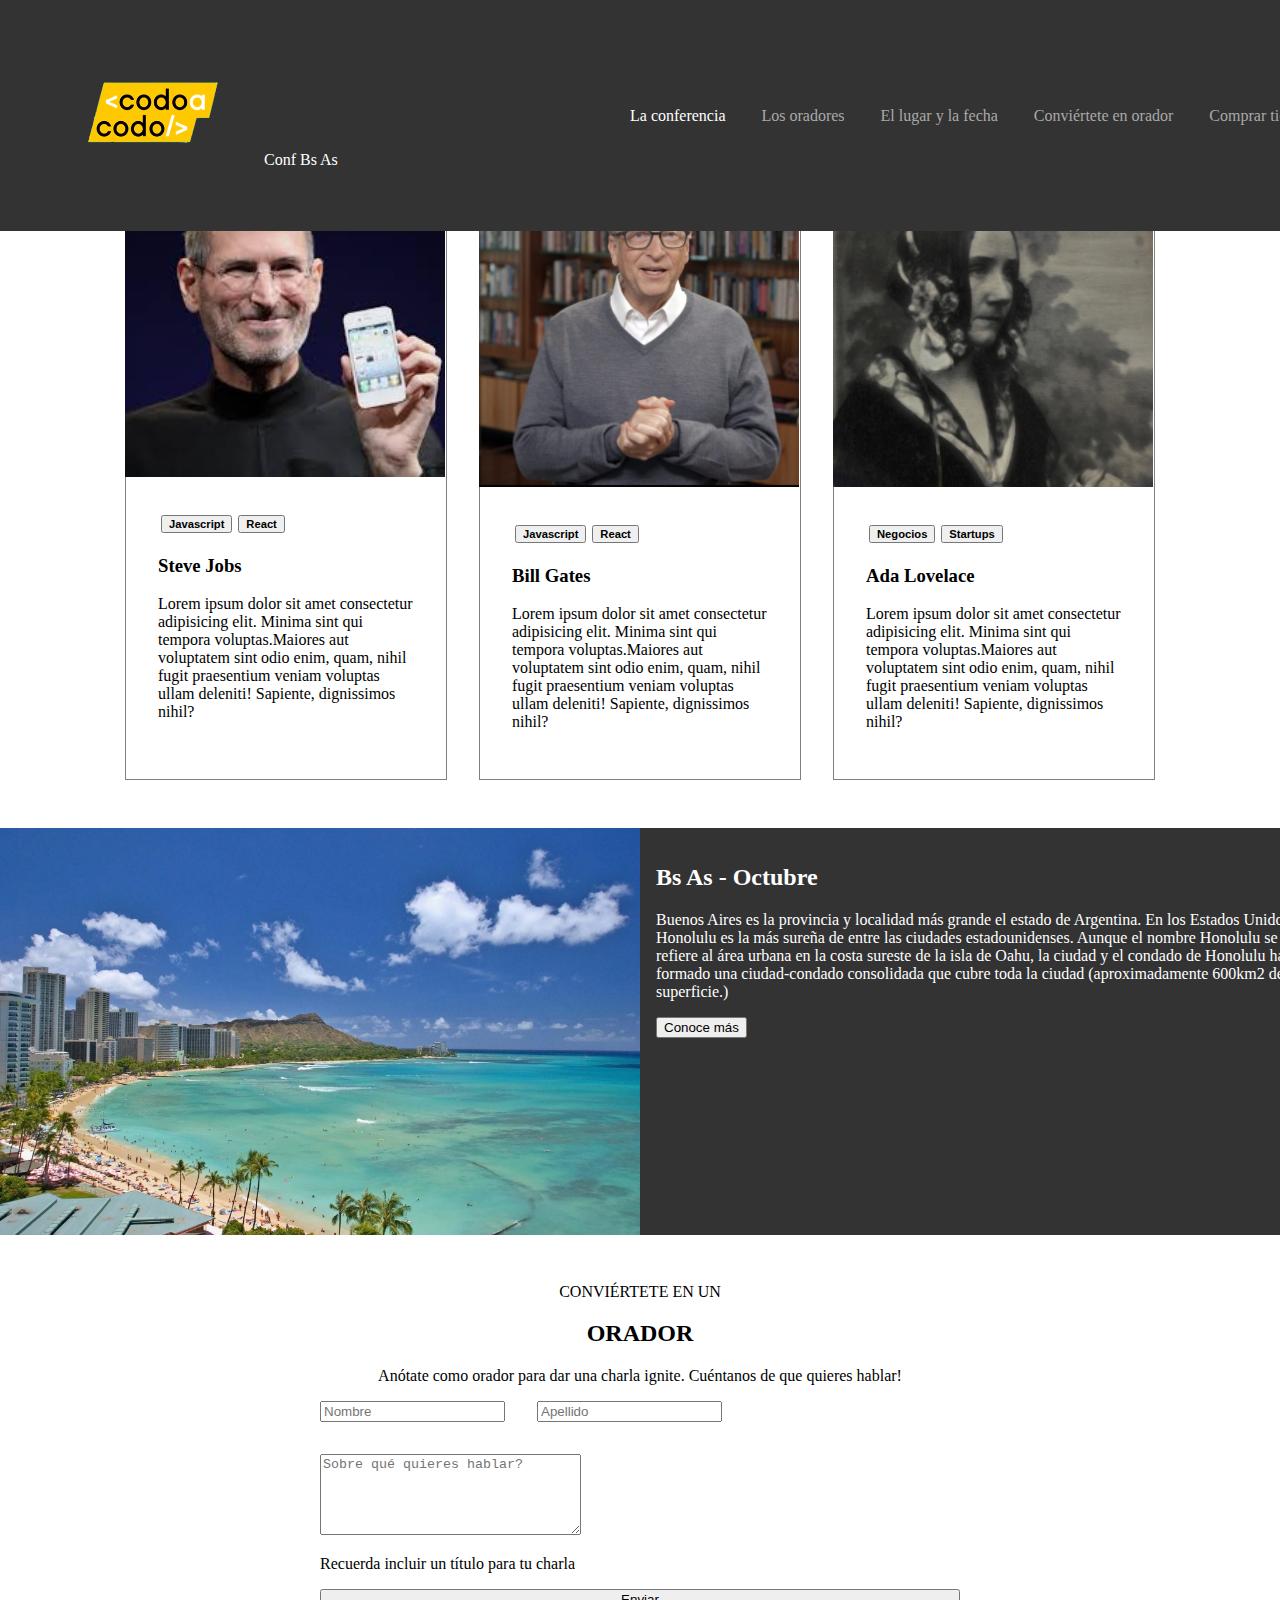
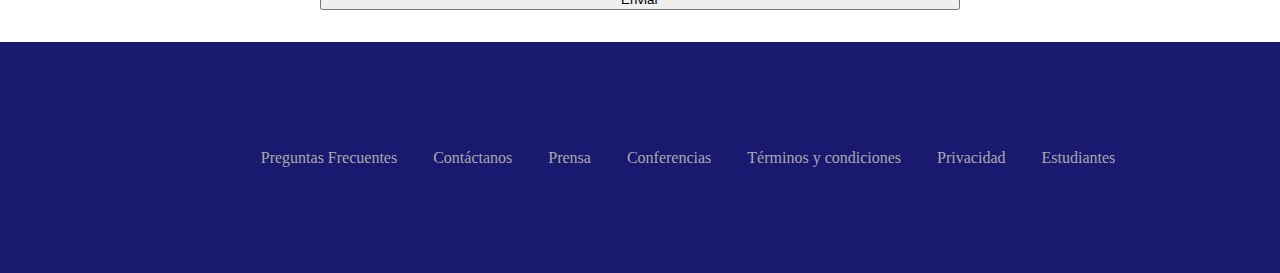
==== TrabajoPracticoIntegrador1/index.html @ 62ad93fe "TP1" ====
<!DOCTYPE html>
<html lang="en">
<head>
    <meta charset="UTF-8">
    <meta http-equiv="X-UA-Compatible" content="IE=edge">
    <meta name="viewport" content="width=device-width, initial-scale=1.0">
    <title>TP-Integrador 1</title>
    <link href="https://cdn.jsdelivr.net/npm/bootstrap@5.3.0-alpha3/dist/css/bootstrap.min.css" rel="stylesheet" integrity="sha384-KK94CHFLLe+nY2dmCWGMq91rCGa5gtU4mk92HdvYe+M/SXH301p5ILy+dN9+nJOZ" crossorigin="anonymous">
    <script src="https://cdn.jsdelivr.net/npm/bootstrap@5.3.0-alpha3/dist/js/bootstrap.bundle.min.js" integrity="sha384-ENjdO4Dr2bkBIFxQpeoTz1HIcje39Wm4jDKdf19U8gI4ddQ3GYNS7NTKfAdVQSZe" crossorigin="anonymous"></script>
    <link rel="stylesheet" href="style.css">
</head>
<body>
    <nav class="flexC">
        <div class="nav-left">
            <a class="navbar-brand" href="#"><img src="imagenes/codoacodo.png" alt="codo a codo png logo" class="logo"></a>
            Conf Bs As
        </div>
        <div class="nav-right">
            <a href="#" class="active">La conferencia</a>
            <a href="#" class="">Los oradores</a>
            <a href="#" class="">El lugar y la fecha</a>
            <a href="#" class="">Conviértete en orador</a>
            <a href="#" class="text-success">Comprar tickets</a>
        </div>
    </nav>

    <div class="container">
        <img src="imagenes/ba1" alt="ba1" class="ba1">
        <div class="centered">
            <h2>Conf Bs As</h2>
            <p>Bs As llega por primera vez a la Argentina. Un evento para compartir con nuestra comunidad el conocimiento
                y experiencia de los expertos que están creando el futuro de Internet. Ven a conocer a miembros del evento,
                a otros estudiantes de Codo a Codo y los oradores de primer nivel que tenemos para ti. Te esperamos!
            </p>
            <div>
                <button class="btn btn-outline-light">Quiero ser Orador</button>
                <button class="btn btn-success">Comprar tickets</button>
            </div>
        </div>
    </div>

    

    
    <div class="mp-1">
        <div class="tc">
            <p>CONOCE A LOS</p>
            <h2><strong>ORADORES</strong></h2>
        </div>
        
        <div class="">
            <div class="oradoresContainer">
                <div class="orador">
                    <img src="imagenes/steve.jpg" alt="">
                    <div class="mp-1">
                        <div class="dflex">
                            <button class="btn btn-warning">Javascript</button>
                            <button class="btn btn-primary">React</button>
                        </div>
                        <h3>Steve Jobs</h3>
                        <p>Lorem ipsum dolor sit amet consectetur adipisicing elit. Minima sint qui tempora voluptas.Maiores aut voluptatem 
                            sint odio enim, quam, nihil fugit praesentium veniam voluptas ullam deleniti! Sapiente, dignissimos nihil?
                        </p>
                    </div>
                </div>
                <div class="orador">
                    <img src="imagenes/bill.jpg" alt="">
                    <div class="mp-1">
                        <div class="dflex">
                            <button class="btn btn-warning">Javascript</button>
                            <button class="btn btn-primary">React</button>
                        </div>
                        <h3>Bill Gates</h3>
                        <p>Lorem ipsum dolor sit amet consectetur adipisicing elit. Minima sint qui tempora voluptas.Maiores aut voluptatem 
                            sint odio enim, quam, nihil fugit praesentium veniam voluptas ullam deleniti! Sapiente, dignissimos nihil?
                        </p>
                    </div>
                </div>
                <div class="orador">
                    <img src="imagenes/ada.jpeg" alt="">
                    <div class="mp-1">
                        <div class="dflex">
                            <button class="btn btn-secondary">Negocios</button>
                            <button class="btn btn-danger">Startups</button>
                        </div>
                        <h3>Ada Lovelace</h3>
                        <p>Lorem ipsum dolor sit amet consectetur adipisicing elit. Minima sint qui tempora voluptas.Maiores aut voluptatem 
                            sint odio enim, quam, nihil fugit praesentium veniam voluptas ullam deleniti! Sapiente, dignissimos nihil?
                        </p>
                    </div>
                </div>
            </div>
        </div>
    </div>

    <div class="honoluluContainer">
        <img src="imagenes/honolulu.jpg" alt="honolulu" width="100vw;">
        <div>
            <div class="p1">
                <h2>Bs As - Octubre</h2>
                <p>Buenos Aires es la provincia y localidad más grande el estado de Argentina.
                    En los Estados Unidos, Honolulu es la más sureña de entre las ciudades estadounidenses.
                    Aunque el nombre Honolulu se refiere al área urbana en la costa sureste de la isla de Oahu,
                    la ciudad y el condado de Honolulu han formado una ciudad-condado consolidada que cubre toda la ciudad
                    (aproximadamente 600km2 de superficie.)
                </p>
                <button class="btn btn-outline-light">Conoce más</button>
            </div>
        </div>
    </div>


    <div class="mp-1">
        <div class="tc">
            <p>CONVIÉRTETE EN UN</p>
            <h2><strong>ORADOR</strong></h2>
        </div>
        
        <p class="tc">Anótate como orador para dar una charla ignite. Cuéntanos de que quieres hablar!</p>
        
        <div class="flex">
            <form action=""  class="grid" >
                <div class="formContainer">
                    <div class="box">
                        <input type="text" name="nombre" placeholder="Nombre" class="form-group col-md-6">
                        <input type="text" name="apellido" placeholder="Apellido" class="form-group col-md-6">
                    </div>
                    <textarea name="tema" id="" cols="30" rows="5" placeholder="Sobre qué quieres hablar?" class="form-group col-md-12"></textarea>
                </div>

                <p>Recuerda incluir un título para tu charla</p>
                <button class="btn btn-success">Enviar</button>
            </form>
        </div>
        
    </div>
    

    <footer class="flex">
        <div >
            <a href="#">Preguntas Frecuentes</a>
            <a href="#">Contáctanos</a>
            <a href="#">Prensa</a>
            <a href="#">Conferencias</a>
            <a href="#">Términos y condiciones</a>
            <a href="#">Privacidad</a>
            <a href="#">Estudiantes</a>
        </div>
    </footer>
</body>
</html>
---- TrabajoPracticoIntegrador1/style.css ----
body {box-sizing: border-box; margin:0;}

.active{color:white;}

nav a{color:darkgray; text-decoration: none;}

nav a:hover{color:white;}

nav{
    position: absolute;
    top: 0;
    width: 100vw;
    height: 15vh;
    margin: 0%;
    padding: 3em;
    z-index: 1;
    color: white;
    background-color: #333;
}

nav a{margin: 1em;}
nav img{width: 20vh;}


.dflex{display: flex;}
.aflex{display: flex; justify-content: center; align-items: baseline;}
.flexC{ display: flex; align-items: center; justify-content: space-between;}
.flex{display: flex; align-items: center; justify-content: center;}

.oradoresContainer{display: flex; justify-content: center;}
.oradoresContainer img{width: 25vw; margin: -1px; padding: -1px;}
.oradoresContainer button{font-weight: bolder; margin: 3px; font-size: 0.7em;}
.orador{ max-width: 25vw; margin: 1em; border: 1px solid gray;}
.grid{display: grid;}
.gridC{display: grid; align-items: center; justify-content: center;}

.honoluluContainer{width:100vw; display: flex; margin: 0; padding: 0;}
.honoluluContainer img{width: 50vw;}
.honoluluContainer div{width: 50vw; background-color: #333; color: white;}

.formContainer{width: 50vw; gap: 2em;}
.box{display: flex;gap: 2em; margin: 0 2em 2em 0;}


.mp-1{margin: 1em; padding: 1em;}
.m1{margin: 1em;}
.p1{padding: 1em;}
.tc{text-align: center;}


.ba1{width: 100vw; filter: brightness(50%)}

.container {
    position: relative;
    text-align: center;
    color: white;
    margin: 0%;
    padding: 0%;
}
    
.centered {
    position: absolute;
    top: 50%;
    left: 50%;
    transform: translate(15%, 25%);
    text-align: right;
}

footer{
    width: 100vw;
    height: 15vh;
    margin: 0%;
    padding: 3em;
    color: white;
    background-color:midnightblue;
}

footer a{margin: 1em;}

footer a{color:darkgray; text-decoration: none;}

footer a:hover{color:white;}
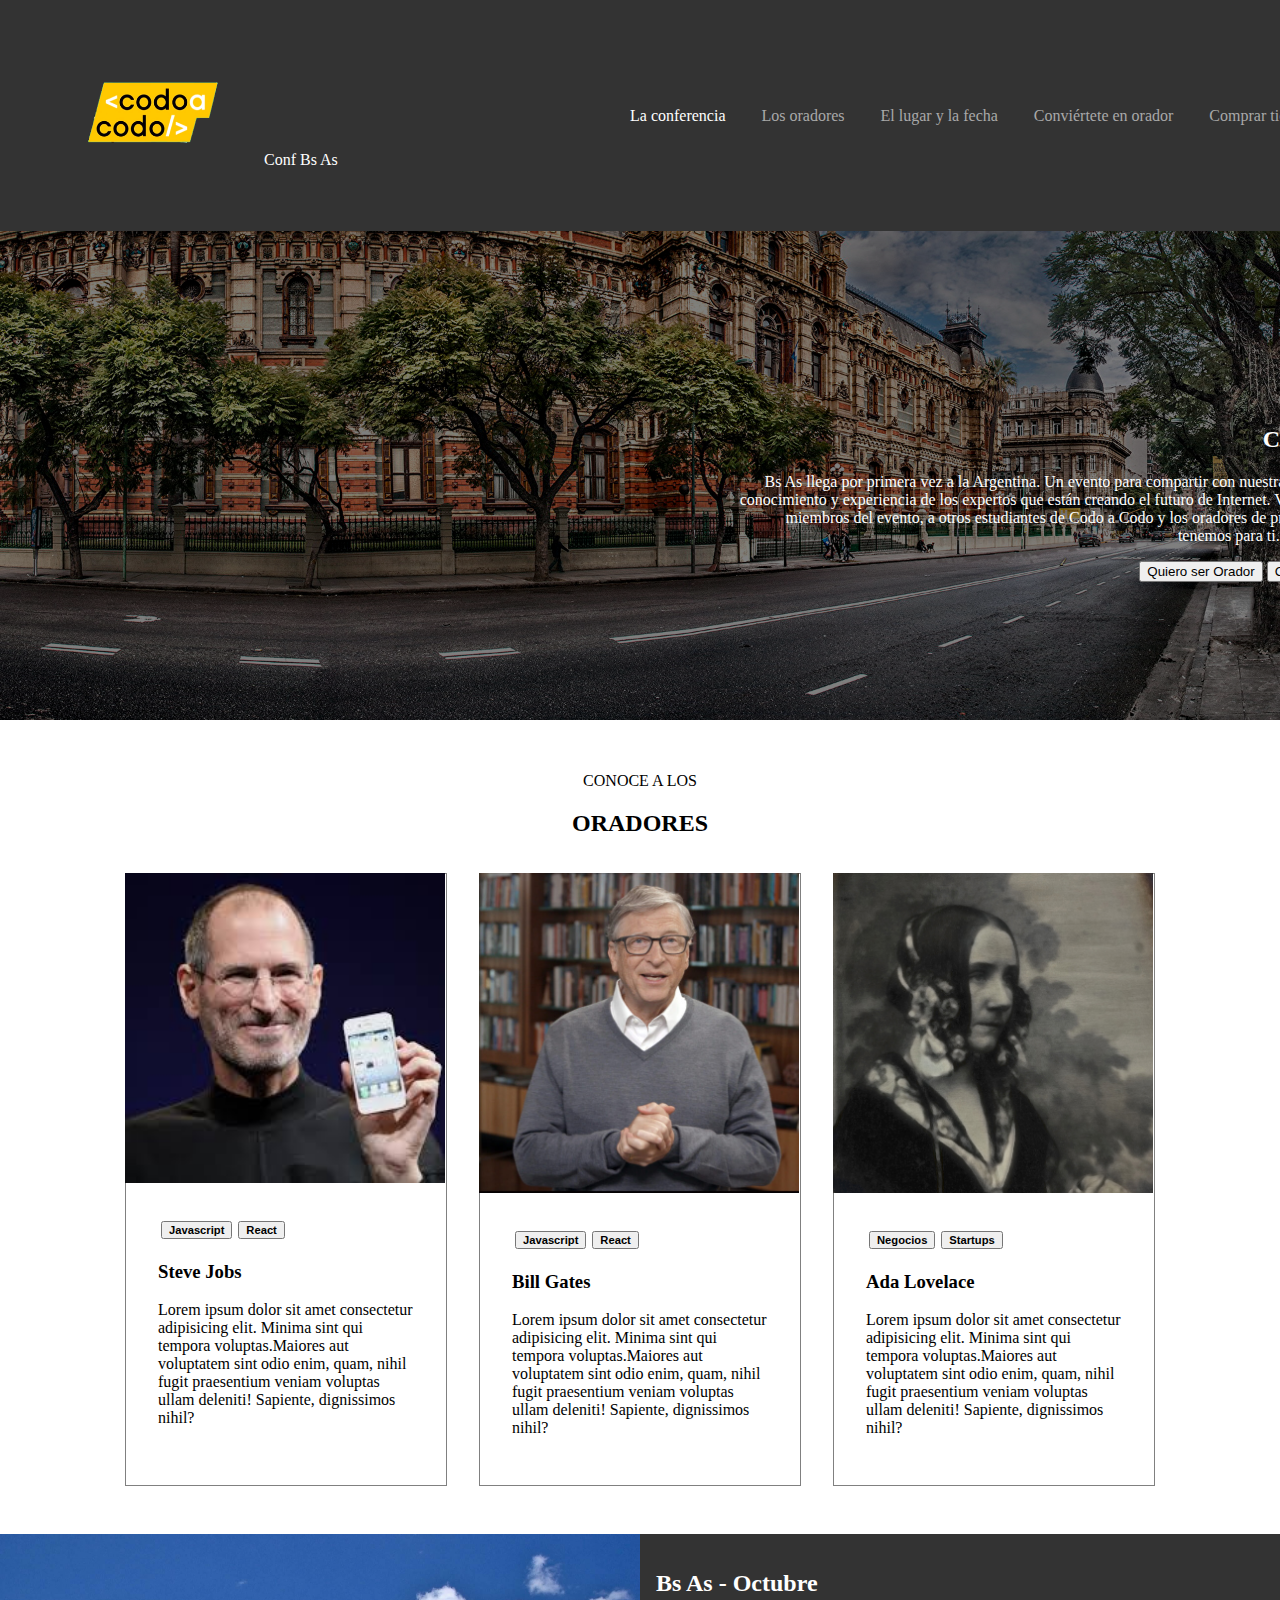
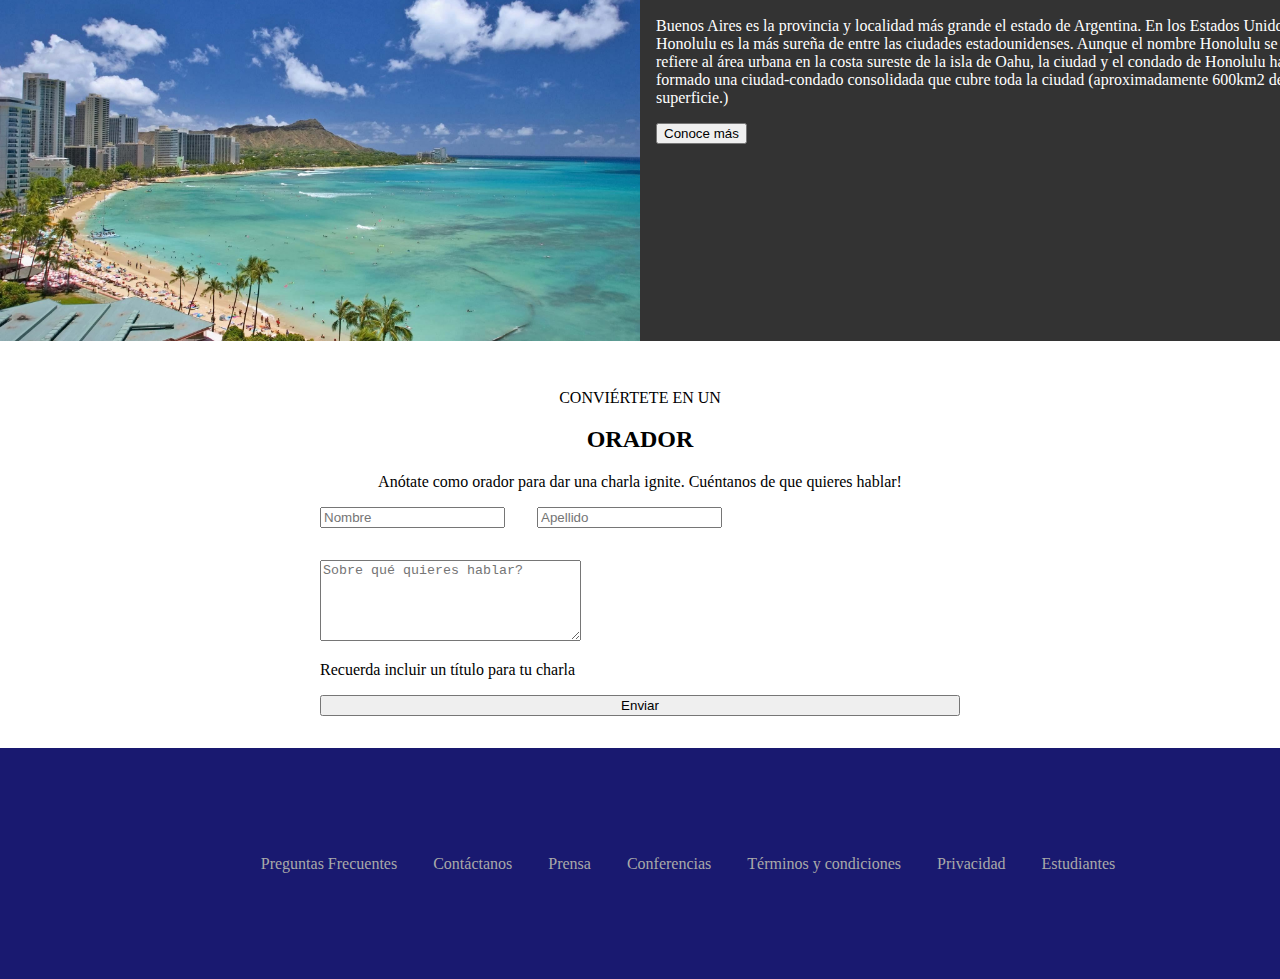
==== commit dc4c9d54: "Update index.html" ====
--- a/TrabajoPracticoIntegrador1/index.html
+++ b/TrabajoPracticoIntegrador1/index.html
@@ -25,7 +25,7 @@
     </nav>
 
     <div class="container">
-        <img src="imagenes/ba1" alt="ba1" class="ba1">
+        <img src="imagenes/ba1.jpg" alt="ba1" class="ba1">
         <div class="centered">
             <h2>Conf Bs As</h2>
             <p>Bs As llega por primera vez a la Argentina. Un evento para compartir con nuestra comunidad el conocimiento
@@ -148,4 +148,4 @@
         </div>
     </footer>
 </body>
-</html>+</html>
